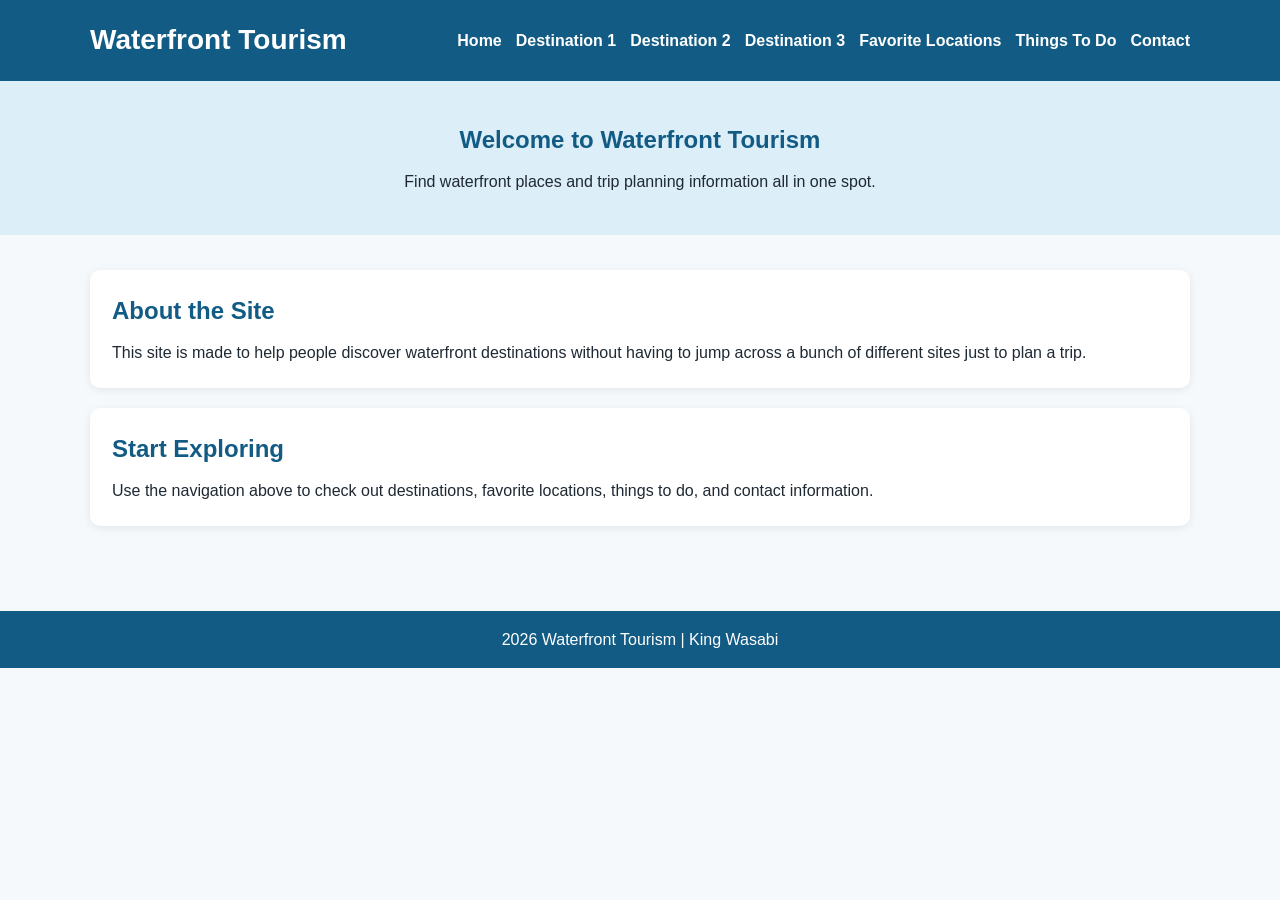
==== index.html @ f824581f "Create initial website and  navigation" ====
<!DOCTYPE html>
<html lang="en">
<head>
    <meta charset="UTF-8">
    <meta name="viewport" content="width=device-width, initial-scale=1.0">
    <title>Waterfront Tourism | Home</title>
    <link rel="stylesheet" href="css/styles.css">
</head>
<body>
    <header>
        <div class="container navbar">
            <div class="logo">Waterfront Tourism</div>
            <ul class="nav-links">
                <li><a href="index.html">Home</a></li>
                <li><a href="pages/destination1.html">Destination 1</a></li>
                <li><a href="pages/destination2.html">Destination 2</a></li>
                <li><a href="pages/destination3.html">Destination 3</a></li>
                <li><a href="pages/favorites.html">Favorite Locations</a></li>
                <li><a href="pages/things-to-do.html">Things To Do</a></li>
                <li><a href="pages/contact.html">Contact</a></li>
            </ul>
        </div>
    </header>

    <section class="banner">
        <h1>Welcome to Waterfront Tourism</h1>
        <p>Find waterfront places and trip planning information all in one spot.</p>
    </section>

    <main class="container">
        <section class="section-box">
            <h2>About the Site</h2>
            <p>This site is made to help people discover waterfront destinations without having to jump across a bunch of different sites just to plan a trip.</p>
        </section>

        <section class="section-box">
            <h2>Start Exploring</h2>
            <p>Use the navigation above to check out destinations, favorite locations, things to do, and contact information.</p>
        </section>
    </main>

    <footer>
        <p>2026 Waterfront Tourism | King Wasabi</p>
    </footer>

    <script src="javascript/script.js"></script>
</body>
</html>
---- css/styles.css ----
* {
    box-sizing: border-box;
    margin: 0;
    padding: 0;
    font-family: Arial, sans-serif;
}

body {
    background-color: #f5f9fc;
    color: #1f2933;
    line-height: 1.6;
}

header {
    background-color: #125b84;
    color: white;
    padding: 18px 0;
}

.container {
    width: 90%;
    max-width: 1100px;
    margin: 0 auto;
}

.navbar {
    display: flex;
    justify-content: space-between;
    align-items: center;
    gap: 20px;
    flex-wrap: wrap;
}

.logo {
    font-size: 28px;
    font-weight: bold;
}

.nav-links {
    list-style: none;
    display: flex;
    gap: 14px;
    flex-wrap: wrap;
}

.nav-links a {
    color: white;
    text-decoration: none;
    font-weight: bold;
}

.nav-links a:hover {
    text-decoration: underline;
}

.banner {
    background-color: #dceef8;
    text-align: center;
    padding: 40px 20px;
}

.banner h1 {
    color: #125b84;
    margin-bottom: 10px;
}

main {
    padding: 35px 0;
}

.section-box {
    background-color: white;
    padding: 22px;
    margin-bottom: 20px;
    border-radius: 10px;
    box-shadow: 0 2px 8px rgba(0, 0, 0, 0.08);
}

.section-box h2 {
    color: #125b84;
    margin-bottom: 10px;
}

form input,
form textarea,
form button {
    width: 100%;
    padding: 10px;
    margin-top: 6px;
    margin-bottom: 14px;
    border: 1px solid #b9c6cf;
    border-radius: 6px;
}

form button {
    background-color: #3282b8;
    color: white;
    border: none;
    cursor: pointer;
    font-weight: bold;
}

form button:hover {
    background-color: #26678f;
}

footer {
    background-color: #125b84;
    color: white;
    text-align: center;
    padding: 16px 10px;
    margin-top: 30px;
}
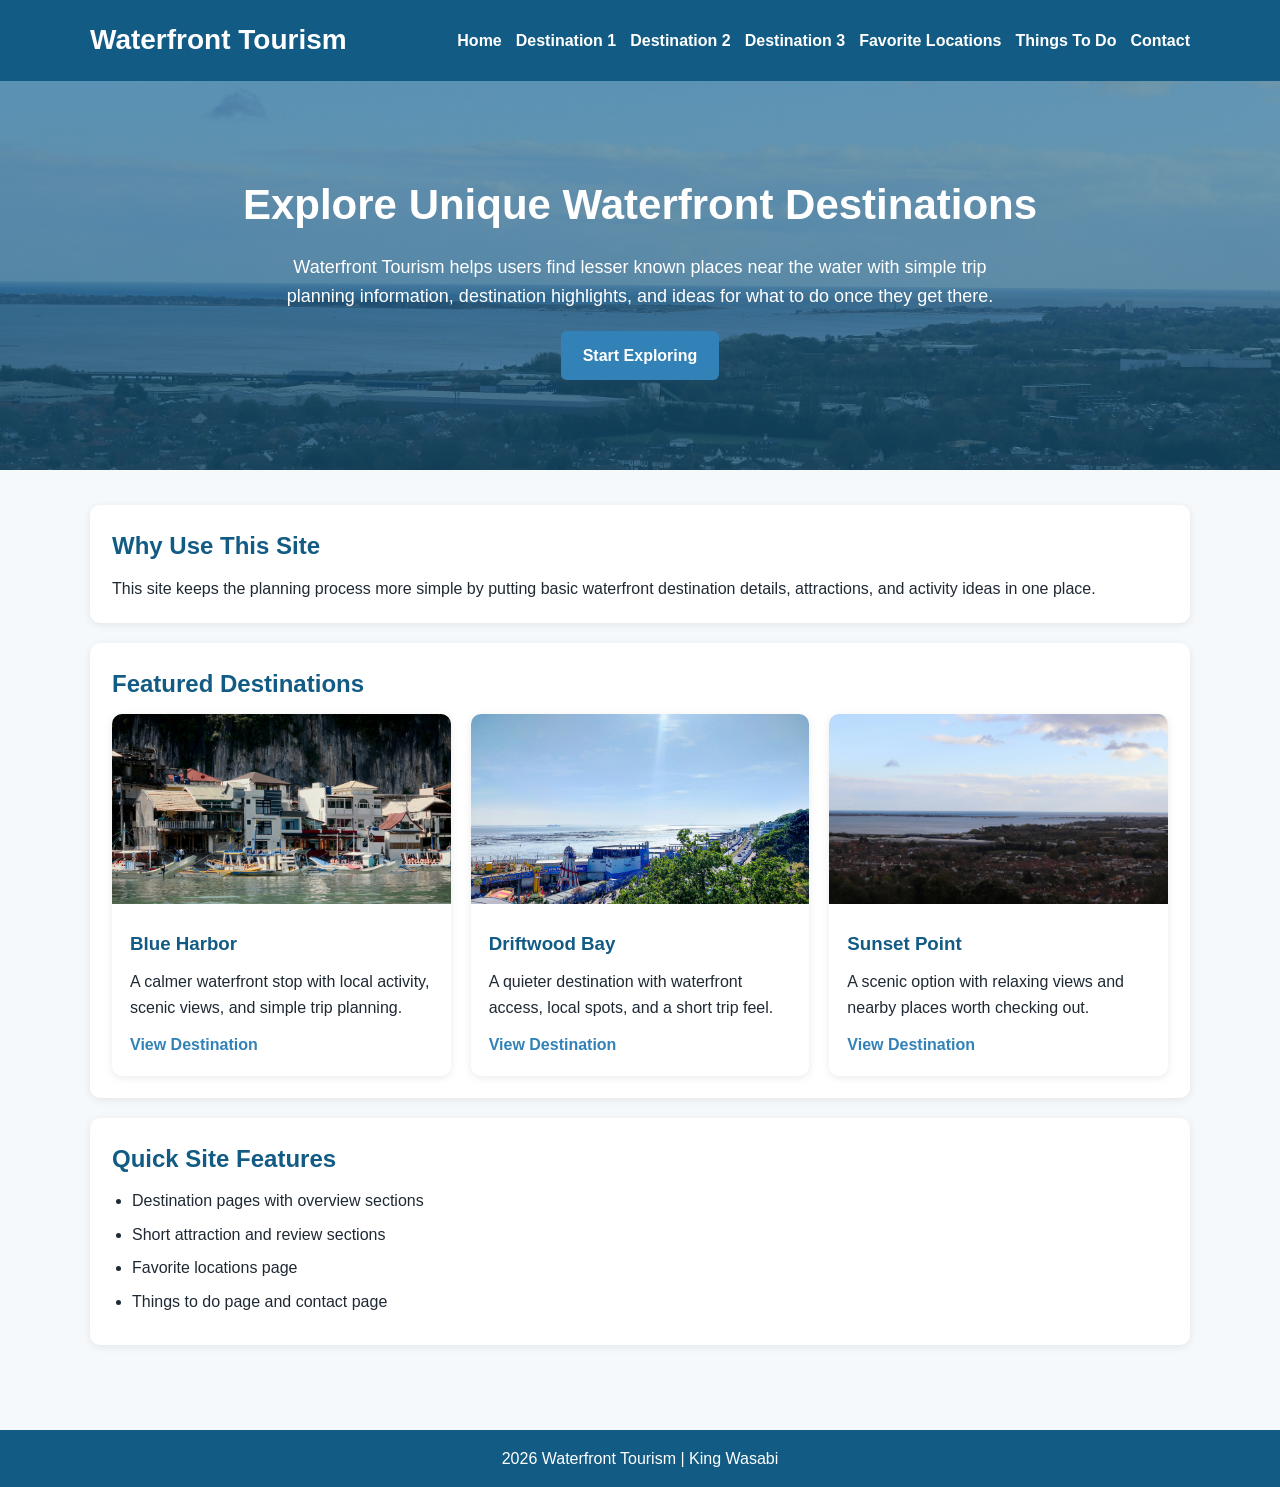
==== commit 1b0baa8d: "Build homepage, destination pages, and local images" ====
--- a/index.html
+++ b/index.html
@@ -22,22 +22,66 @@
         </div>
     </header>
 
-    <section class="banner">
-        <h1>Welcome to Waterfront Tourism</h1>
-        <p>Find waterfront places and trip planning information all in one spot.</p>
+<section class="hero">
+    <h1>Explore Unique Waterfront Destinations</h1>
+    <p>
+        Waterfront Tourism helps users find lesser known places near the water with simple trip
+        planning information, destination highlights, and ideas for what to do once they get there.
+    </p>
+    <a href="pages/destination1.html" class="hero-button">Start Exploring</a>
+</section>
+
+<main class="container">
+    <section class="section-box">
+        <h2>Why Use This Site</h2>
+        <p>
+            This site keeps the planning process more simple by putting basic waterfront destination
+            details, attractions, and activity ideas in one place.
+        </p>
     </section>
 
-    <main class="container">
-        <section class="section-box">
-            <h2>About the Site</h2>
-            <p>This site is made to help people discover waterfront destinations without having to jump across a bunch of different sites just to plan a trip.</p>
-        </section>
+    <section class="section-box">
+        <h2>Featured Destinations</h2>
+        <div class="card-grid">
+            <div class="card">
+                <img src="images/pexels-yogendras31.jpg" alt="Blue Harbor waterfront view">
+                <div class="card-content">
+                    <h3>Blue Harbor</h3>
+                    <p>A calmer waterfront stop with local activity, scenic views, and simple trip planning.</p>
+                    <a href="pages/destination1.html">View Destination</a>
+                </div>
+            </div>
 
-        <section class="section-box">
-            <h2>Start Exploring</h2>
-            <p>Use the navigation above to check out destinations, favorite locations, things to do, and contact information.</p>
-        </section>
-    </main>
+            <div class="card">
+                <img src="images/ryan-day.jpg" alt="Driftwood Bay waterfront view">
+                <div class="card-content">
+                    <h3>Driftwood Bay</h3>
+                    <p>A quieter destination with waterfront access, local spots, and a short trip feel.</p>
+                    <a href="pages/destination2.html">View Destination</a>
+                </div>
+            </div>
+
+            <div class="card">
+                <img src="images/tanya-barrow.jpg" alt="Sunset Point waterfront view">
+                <div class="card-content">
+                    <h3>Sunset Point</h3>
+                    <p>A scenic option with relaxing views and nearby places worth checking out.</p>
+                    <a href="pages/destination3.html">View Destination</a>
+                </div>
+            </div>
+        </div>
+    </section>
+
+    <section class="section-box">
+        <h2>Quick Site Features</h2>
+        <ul class="info-list">
+            <li>Destination pages with overview sections</li>
+            <li>Short attraction and review sections</li>
+            <li>Favorite locations page</li>
+            <li>Things to do page and contact page</li>
+        </ul>
+    </section>
+</main>
 
     <footer>
         <p>2026 Waterfront Tourism | King Wasabi</p>
--- a/css/styles.css
+++ b/css/styles.css
@@ -110,4 +110,98 @@
     text-align: center;
     padding: 16px 10px;
     margin-top: 30px;
+}
+
+.hero {
+    background-image: linear-gradient(rgba(18, 91, 132, 0.6), rgba(18, 91, 132, 0.6)),
+        url("../images/tanya-barrow.jpg");
+    background-size: cover;
+    background-position: center;
+    color: white;
+    text-align: center;
+    padding: 90px 20px;
+}
+
+.hero h1 {
+    font-size: 42px;
+    margin-bottom: 15px;
+}
+
+.hero p {
+    max-width: 750px;
+    margin: 0 auto 20px;
+    font-size: 18px;
+}
+
+.hero-button {
+    display: inline-block;
+    background-color: #3282b8;
+    color: white;
+    text-decoration: none;
+    padding: 12px 22px;
+    border-radius: 6px;
+    font-weight: bold;
+}
+
+.hero-button:hover {
+    background-color: #26678f;
+}
+
+.card-grid {
+    display: grid;
+    grid-template-columns: repeat(auto-fit, minmax(250px, 1fr));
+    gap: 20px;
+}
+
+.card {
+    background-color: white;
+    border-radius: 10px;
+    overflow: hidden;
+    box-shadow: 0 2px 8px rgba(0, 0, 0, 0.08);
+}
+
+.card img {
+    width: 100%;
+    height: 190px;
+    object-fit: cover;
+}
+
+.card-content {
+    padding: 18px;
+}
+
+.card-content h3 {
+    color: #125b84;
+    margin-bottom: 10px;
+}
+
+.card-content p {
+    margin-bottom: 12px;
+}
+
+.card-content a {
+    color: #3282b8;
+    text-decoration: none;
+    font-weight: bold;
+}
+
+.card-content a:hover {
+    text-decoration: underline;
+}
+
+.info-list {
+    padding-left: 20px;
+    margin-top: 10px;
+}
+
+.info-list li {
+    margin-bottom: 8px;
+}
+
+.page-image {
+    width: 100%;
+    max-width: 700px;
+    display: block;
+    margin: 20px auto;
+    border-radius: 10px;
 }
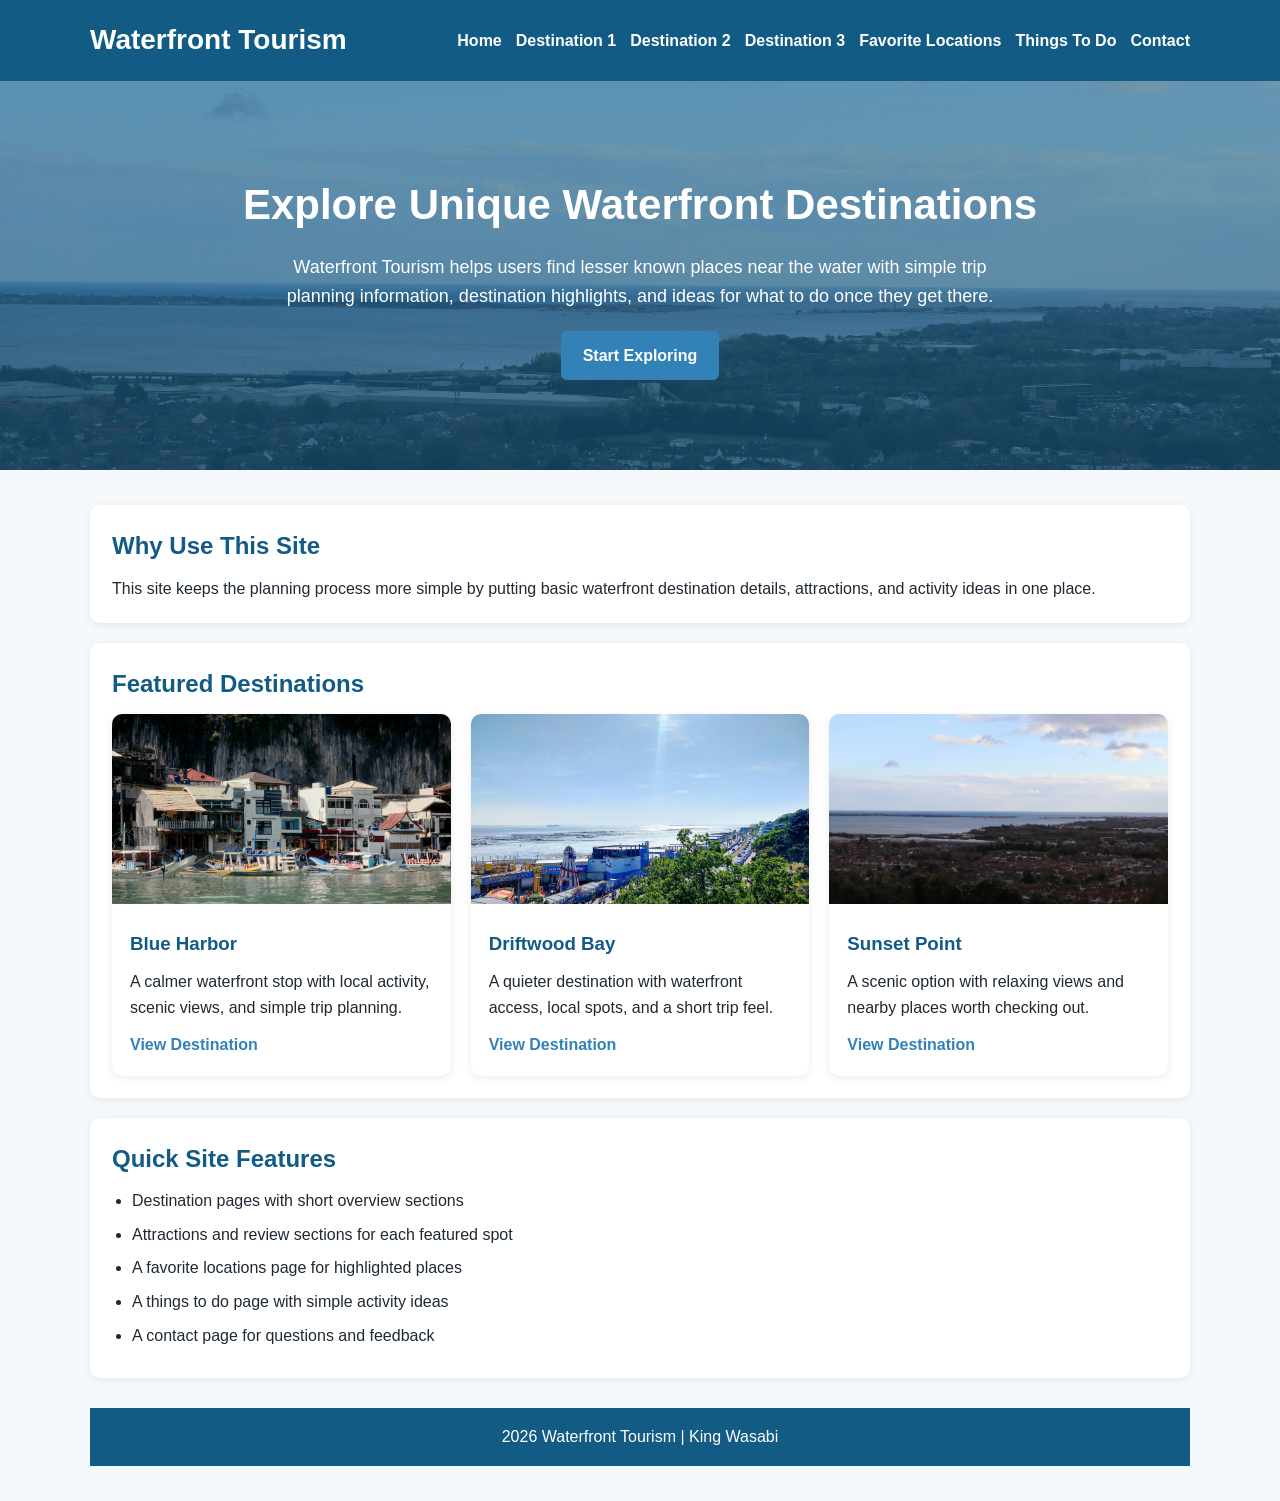
==== commit a2fe5eb9: "Make final site cleanup before hosting" ====
--- a/index.html
+++ b/index.html
@@ -73,15 +73,15 @@
     </section>
 
     <section class="section-box">
-        <h2>Quick Site Features</h2>
-        <ul class="info-list">
-            <li>Destination pages with overview sections</li>
-            <li>Short attraction and review sections</li>
-            <li>Favorite locations page</li>
-            <li>Things to do page and contact page</li>
-        </ul>
-    </section>
-</main>
+    <h2>Quick Site Features</h2>
+    <ul class="info-list">
+        <li>Destination pages with short overview sections</li>
+        <li>Attractions and review sections for each featured spot</li>
+        <li>A favorite locations page for highlighted places</li>
+        <li>A things to do page with simple activity ideas</li>
+        <li>A contact page for questions and feedback</li>
+    </ul>
+</section>
 
     <footer>
         <p>2026 Waterfront Tourism | King Wasabi</p>
